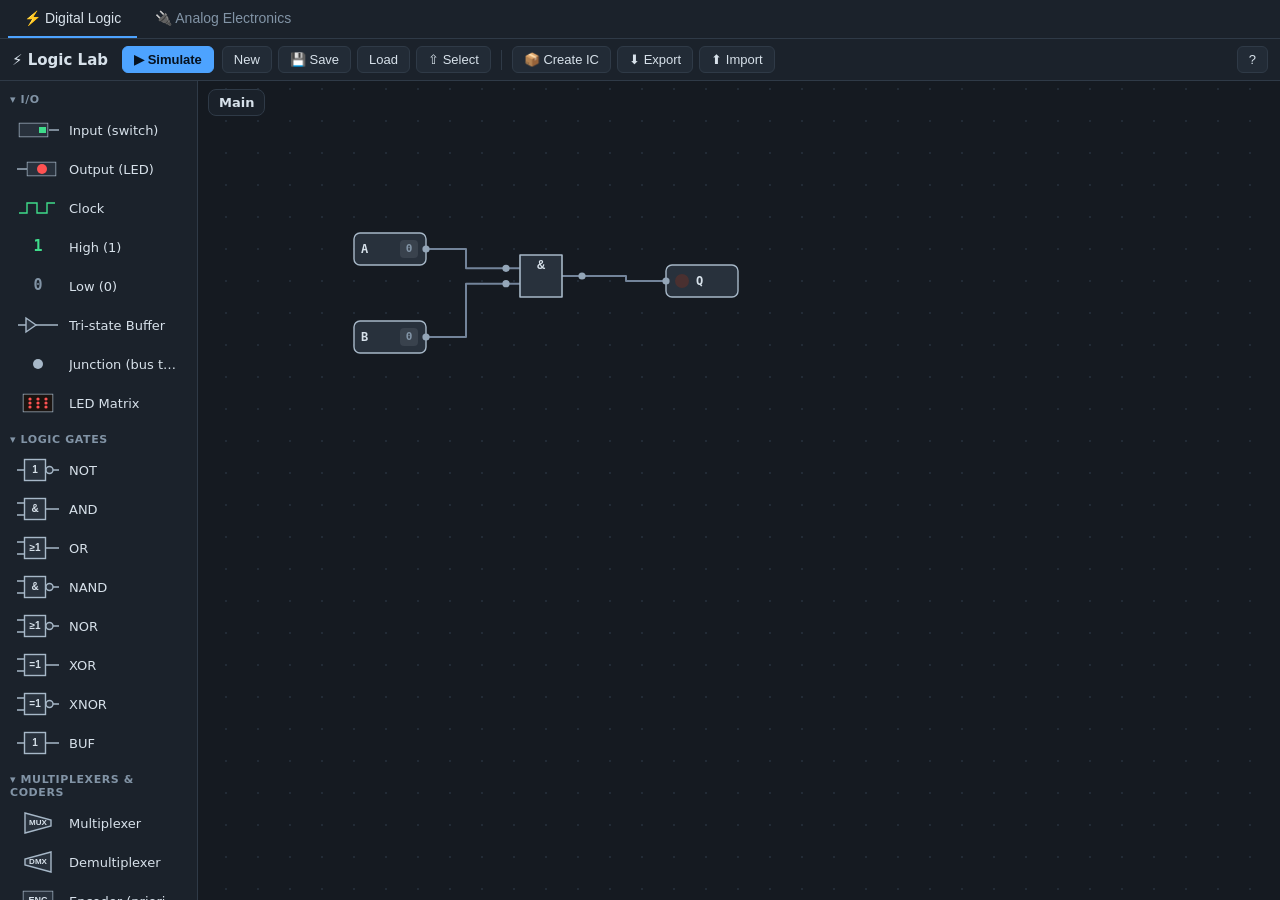
==== index.html @ 9d70ebcf "feat: add Latches & flip-flops and My components to the right-click quick-add menu The empty-canvas " ====
<!DOCTYPE html>
<html lang="en">
<head>
<meta charset="UTF-8">
<meta name="viewport" content="width=device-width, initial-scale=1.0, maximum-scale=1.0, user-scalable=no, viewport-fit=cover">
<title>Logic Lab — circuit simulator</title>
<link rel="stylesheet" href="style.css">
<!-- installable / fullscreen on mobile: "Add to Home Screen" launches without browser chrome -->
<link rel="manifest" href="manifest.webmanifest">
<meta name="theme-color" content="#11151b">
<meta name="mobile-web-app-capable" content="yes">
<meta name="apple-mobile-web-app-capable" content="yes">
<meta name="apple-mobile-web-app-status-bar-style" content="black-translucent">
<meta name="apple-mobile-web-app-title" content="Logic Lab">
<link rel="icon" type="image/svg+xml" href="icon.svg">
<link rel="apple-touch-icon" href="icon.svg">
</head>
<body>

<div id="tabbar">
  <button class="tab active" data-tab="digital">⚡ Digital Logic</button>
  <button class="tab" data-tab="analog">🔌 Analog Electronics</button>
</div>

<div id="digitalApp">
<header id="toolbar">
  <div class="brand">⚡ Logic&nbsp;Lab</div>
  <button id="modeBtn" class="primary" title="Switch between editing and simulation">▶ Simulate</button>

  <div class="group" id="editTools">
    <button id="newBtn" title="Clear the worksheet">New</button>
    <button id="saveBtn" title="Save sketch to browser storage">💾 Save</button>
    <button id="loadBtn" title="Load sketch from browser storage">Load</button>
    <button id="shiftLockBtn" title="Touch: acts like holding Shift — drag empty space to box-select, tap parts to add/remove them">⇧ Select</button>
    <span class="sep"></span>
    <button id="makeICBtn" title="Turn the current worksheet into a reusable component">📦 Create IC</button>
    <button id="exportBtn" title="Export all custom components as a JSON file">⬇ Export</button>
    <button id="importBtn" title="Import custom components from a JSON file">⬆ Import</button>
    <input type="file" id="importFile" accept=".json,application/json" hidden>
  </div>

  <div class="group hidden" id="simTools">
    <button id="playBtn" title="Run / pause the clock">▶ Run</button>
    <button id="prevBtn" title="Step back to the previous state">⏮ Prev</button>
    <button id="nextBtn" title="Manually toggle the clock">Next ⏭</button>
    <label class="freq">🕒
      <input type="range" id="freqSlider" min="-2" max="6" step="1" value="1">
      <span id="freqLabel">2 Hz</span>
    </label>
    <span id="clkIndicator" class="clk">CLK 0</span>
    <button id="resetBtn" title="Reset all stored states (flip-flops) to 0">Reset</button>
    <span class="sep"></span>
    <button id="inputsBtn">Inputs ▾</button>
    <button id="ttBtn">Truth table ▾</button>
    <button id="boolBtn">Boolean ▾</button>
    <button id="timelineBtn">Timeline ▾</button>
  </div>

  <div class="spacer"></div>
  <button id="helpBtn" title="Help">?</button>
</header>

<div id="main">
  <aside id="palette"></aside>
  <div id="inspector" class="hidden">
    <div id="inspCrumbs"></div>
    <canvas id="canvas2"></canvas>
    <div id="inspEmpty">Double-click a chip on the right to inspect its insides here (live).</div>
  </div>
  <div id="splitDivider" class="hidden" title="Drag to resize · double-click to close"></div>
  <div id="stage">
    <div id="crumbs"></div>
    <canvas id="canvas"></canvas>
    <div id="dropPanel" class="hidden"></div>
    <div id="boolPanel" class="hidden"></div>
    <div id="exprPopup" class="hidden"></div>
    <div id="toast" class="hidden"></div>
    <div id="ctxMenu" class="hidden"></div>
    <div id="timeline" class="hidden">
      <div class="tl-head">
        <span class="tl-title">📈 Timeline</span>
        <span class="tl-hint">one step per clock toggle / input change · untick a signal to hide it</span>
        <span class="spacer"></span>
        <button id="tlClear" class="mini-btn">clear</button>
        <button id="tlClose" class="mini-btn">✕</button>
      </div>
      <div class="tl-body">
        <div id="tlLabels"></div>
        <div id="tlScroll"><canvas id="tlCanvas"></canvas></div>
      </div>
    </div>
    <div id="helpPanel" class="hidden">
      <div class="help-box">
        <h2>How to use Logic Lab <button id="helpClose">✕</button></h2>
        <h3>Building (Edit mode)</h3>
        <ul>
          <li><b>Add components:</b> drag them from the left panel onto the worksheet. Gates use IEC symbols (<code>&amp;</code>=AND, <code>≥1</code>=OR, <code>=1</code>=XOR, <code>1</code>=NOT/buffer; a circle on the output = inverted).</li>
          <li><b>Wires:</b> drag from one pin to another pin (output → input). Wires run with 90° bends — <b>drag any segment sideways</b> to route it around components (dragging the end segments adds extra bends).</li>
          <li><b>Buses &amp; tri-state:</b> a <b>Tri-state Buffer</b> passes its data through when the enable input is high, and goes <b>high-impedance (Hi-Z)</b> — drawn as a dashed amber wire — when disabled. Hold <kbd>Shift</kbd> while dropping a wire onto an input to add a <i>second</i> driver, so several tri-state outputs can share one wire (a bus). Enable only one driver at a time; if two disagree the status shows <b>⚠ SHORT CIRCUIT</b>.</li>
          <li><b>Junctions:</b> drag a <b>Junction (bus tap)</b> onto the sheet to make a shared bus point. Wire several tri-state outputs <i>into</i> the dot (they merge automatically — no Shift needed), then wire <i>from</i> the dot to whatever reads the bus. The dot's colour follows the resolved bus value.</li>
          <li><b>Gate inputs:</b> select a gate, then use the <b>−</b> / <b>+</b> buttons above it to remove/add input pins (2–8).</li>
          <li><b>Mux &amp; coders:</b> the <b>Multiplexer</b>, <b>Demultiplexer</b>, <b>Encoder</b> and <b>Decoder</b> resize with the same <b>−</b> / <b>+</b> buttons — MUX/DEMUX step 2:1→4:1→8:1→16:1, and the encoder/decoder grow their address width to match. Data pins are <code>D</code>, select/address pins are <code>S</code>/<code>A</code>, outputs are <code>Y</code>. The encoder is a priority encoder (highest set input wins).</li>
          <li><b>LED Matrix:</b> a row/column display — pins along the left are <b>rows</b>, pins along the bottom are <b>columns</b>, and each LED lights when <i>both</i> its row and column line are high. Select it to get two <b>−</b> / <b>+</b> pairs above it (<b>rows</b> on the left, <b>cols</b> on the right). Drive it with a counter/decoder to scan it.</li>
          <li><b>Rename:</b> double-click an Input or Output to rename it.</li>
          <li><b>Delete:</b> right-click a component or wire for a menu (Delete, Rotate, Rename, Look inside), or select it and press <kbd>Delete</kbd>.</li>
          <li><b>Rotate:</b> right-click a tri-state buffer and choose <b>↻ Rotate 90°</b> to point it in any direction — the enable pin stays on the side of the triangle.</li>
          <li><b>Selecting several:</b> hold <kbd>Shift</kbd> and drag on empty space to draw a box around components (or Shift+click to toggle individual ones). Drag any selected component to move the whole group; press <kbd>Delete</kbd> to remove them all.</li>
          <li><b>Quick-add:</b> right-click empty space and hover a category — <b>I/O</b>, <b>Logic Gates</b>, <b>Mux &amp; coders</b>, <b>Latches &amp; flip-flops</b> or <b>My components</b> — to drop any part (including your own ICs) straight from the menu.</li>
          <li><b>Palette:</b> click a category heading to collapse or expand it (<b>Latches &amp; flip-flops</b> and <b>Registers &amp; counters</b> start collapsed).</li>
          <li><b>Copy / cut / paste:</b> select component(s) and use <kbd>Ctrl</kbd>+<kbd>C</kbd> / <kbd>Ctrl</kbd>+<kbd>X</kbd> / <kbd>Ctrl</kbd>+<kbd>V</kbd>. Pasted inputs/outputs get a suffix (<code>(1)</code>, <code>(2)</code>…) if their label is already in use.</li>
          <li><b>View:</b> mouse-wheel zooms, drag empty space to pan.</li>
          <li><b>On a phone / tablet:</b> <b>tap a part</b> in the palette then <b>tap the sheet</b> to drop it (tap the part again or press away to disarm). <b>Drag</b> with one finger to pan, <b>pinch</b> with two to zoom, and <b>press-and-hold</b> a component for its menu (Delete / Rotate / Rename / Look inside). For box-select and moving groups, turn on the <b>⇧ Select</b> button — it acts like holding Shift.</li>
        </ul>
        <h3>Custom components (ICs)</h3>
        <ul>
          <li>Build a circuit using <b>Input</b> / <b>Output</b> components for the pins, then press <b>📦 Create IC</b>. The inputs/outputs (top-to-bottom) become the chip's pins.</li>
          <li>Your chips appear under <b>My Components</b> — drag them out like any other part, and use them inside new chips.</li>
          <li><b>Double-click a chip</b> to look inside it (read-only). In <b>edit</b> mode it opens in place (use the breadcrumb bar to go back).</li>
          <li><b>Side-by-side inspector (sim mode):</b> drag the handle on the left edge of the worksheet to pull out a second canvas like a curtain. Double-click any chip while simulating to show its insides there — so you watch the inside and the outside live at the same time. The inspector pans (drag), zooms (wheel), drills deeper (double-click a nested chip), and you can toggle its inputs by clicking them. Drag the divider to resize, double-click it (or press <kbd>Esc</kbd>) to close.</li>
          <li><b>⬇ / ✕</b> on a custom component exports / deletes it. Use toolbar Export/Import to move components between sessions as JSON files.</li>
        </ul>
        <h3>Simulating</h3>
        <ul>
          <li>Click <b>▶ Simulate</b>. Click Input switches on the sheet to toggle them, or use the <b>Inputs ▾</b> menu (works even while you are inside a chip) — each input has a toggle <i>and</i> a momentary <b>⏼ hold</b> button that flips back when released.</li>
          <li><b>▶ Run</b> runs the clock at the slider frequency. <b>Next ⏭</b> toggles the clock by half a cycle manually, <b>⏮ Prev</b> steps back through history (also undoes input toggles).</li>
          <li>All <b>Clock</b> components output the same global clock signal.</li>
          <li><b>ƒ boxes</b> next to gate outputs: click to see the live boolean expression for that signal — green letters are currently high, and the popup follows the simulation.</li>
          <li><b>Truth table ▾</b> enumerates the worksheet inputs (up to 8). <b>Boolean ▾</b> shows the formula for every Output. <b>Timeline ▾</b> opens a timing diagram of CLK and all inputs/outputs — untick signals to hide them.</li>
          <li>In expressions: an overline = NOT, <code>·</code> = AND, <code>+</code> = OR, <code>⊕</code> = XOR, <code>prev</code> = a feedback signal (stored value), <code>0</code> = unconnected pin.</li>
          <li><b>74HC595:</b> like the real chip — shift data in on SHCP edges, copy to the outputs with an STCP edge. Tie <b>MR'</b> to High&nbsp;(1) for normal operation (it is an active-low reset); OE' high forces the outputs low.</li>
        </ul>
        <h3>Saving</h3>
        <ul>
          <li><b>💾 Save</b> stores the worksheet and your components in the browser (localStorage); it is loaded automatically next time.</li>
          <li><b>Export/Import</b> JSON files to keep custom components permanently or share them.</li>
        </ul>
      </div>
    </div>
  </div>
</div>
</div><!-- /#digitalApp -->

<div id="analogApp" class="hidden">
  <header id="anToolbar">
    <div class="brand">🔌 Analog&nbsp;Lab</div>
    <button id="anModeBtn" class="primary" title="Solve / edit the circuit">▶ Simulate</button>
    <div class="group">
      <button id="anNewBtn" title="Clear the sheet">New</button>
      <button id="anRunBtn" class="hidden" title="Run / pause time">⏸ Pause</button>
      <span id="anTime" class="an-status hidden"></span>
    </div>
    <span id="anStatus" class="an-status"></span>
    <div class="spacer"></div>
    <div class="an-tip">DC · AC · transient · semiconductors — click a meter while simulating for a readout</div>
  </header>
  <div id="anMain">
    <aside id="anPalette"></aside>
    <div id="anStage">
      <canvas id="anCanvas"></canvas>
      <div id="anMeters"></div>
      <div id="anCtxMenu" class="hidden"></div>
    </div>
  </div>
</div>

<script src="js/model.js"></script>
<script src="js/builtins.js"></script>
<script src="js/engine.js"></script>
<script src="js/touch.js"></script>
<script src="js/render.js"></script>
<script src="js/interact.js"></script>
<script src="js/ui.js"></script>
<script src="js/main.js"></script>
<script src="js/analog/model.js"></script>
<script src="js/analog/engine.js"></script>
<script src="js/analog/render.js"></script>
<script src="js/analog/interact.js"></script>
<script src="js/analog/ui.js"></script>
<script src="js/mobile.js"></script>
</body>
</html>
---- style.css ----
* { box-sizing: border-box; margin: 0; padding: 0; }

:root {
  --bg: #11151b;
  --panel: #1b222b;
  --panel2: #222b36;
  --edge: #2f3a47;
  --text: #d7e1ea;
  --dim: #8294a6;
  --accent: #4da3ff;
  --on: #3fdc8b;
  --warn: #ff6b6b;
}

html, body { height: 100%; }
body {
  font-family: "Segoe UI", system-ui, sans-serif;
  background: var(--bg);
  color: var(--text);
  display: flex;
  flex-direction: column;
  overflow: hidden;
  user-select: none;
}

/* ---------- toolbar ---------- */
#toolbar {
  display: flex;
  align-items: center;
  gap: 8px;
  padding: 7px 12px;
  background: var(--panel);
  border-bottom: 1px solid var(--edge);
  flex-wrap: wrap;
  z-index: 30;
}
.brand { font-weight: 700; font-size: 15px; margin-right: 6px; white-space: nowrap; }
#toolbar .group { display: flex; align-items: center; gap: 6px; flex-wrap: wrap; }
#toolbar .spacer { flex: 1; }
#toolbar .sep { width: 1px; height: 20px; background: var(--edge); margin: 0 4px; }

button {
  background: var(--panel2);
  color: var(--text);
  border: 1px solid var(--edge);
  border-radius: 6px;
  padding: 5px 11px;
  font-size: 13px;
  cursor: pointer;
  white-space: nowrap;
}
button:hover { background: #2b3644; border-color: #3d4b5c; }
button:disabled { opacity: 0.4; cursor: default; }
button.primary { background: var(--accent); border-color: var(--accent); color: #06121f; font-weight: 600; }
button.primary:hover { background: #6cb4ff; }
button.active { background: #14532d; border-color: var(--on); color: var(--on); }

label.freq { display: flex; align-items: center; gap: 6px; font-size: 13px; color: var(--dim); }
label.freq input[type=range] { width: 110px; accent-color: var(--accent); }
#freqLabel { min-width: 52px; color: var(--text); font-variant-numeric: tabular-nums; }

.clk {
  font-size: 12px;
  font-family: Consolas, monospace;
  padding: 4px 8px;
  border-radius: 6px;
  border: 1px solid var(--edge);
  background: var(--panel2);
  color: var(--dim);
}
.clk.on { color: var(--on); border-color: var(--on); }
.clk.unstable { color: var(--warn); border-color: var(--warn); }

/* ---------- layout ---------- */
#main { flex: 1; display: flex; min-height: 0; }

#palette {
  width: 198px;
  background: var(--panel);
  border-right: 1px solid var(--edge);
  overflow-y: auto;
  padding: 8px;
  flex-shrink: 0;
}
body.sim #palette { opacity: 0.45; pointer-events: none; }

.pal-cat { margin-bottom: 12px; }
.pal-cat h4 {
  font-size: 11px;
  text-transform: uppercase;
  letter-spacing: 0.6px;
  color: var(--dim);
  margin: 4px 2px 6px;
  cursor: pointer;
  user-select: none;
}
.pal-cat h4:hover { color: var(--text); }
.pal-cat.collapsed .pal-body { display: none; }
.tool {
  display: flex;
  align-items: center;
  gap: 8px;
  padding: 4px 6px;
  margin-bottom: 3px;
  border: 1px solid transparent;
  border-radius: 6px;
  cursor: grab;
  font-size: 13px;
}
.tool:hover { background: var(--panel2); border-color: var(--edge); }
.tool.selected { background: #0e2f4a; border-color: var(--accent); }
.tool canvas { flex-shrink: 0; border-radius: 3px; }
.tool .tname { flex: 1; overflow: hidden; text-overflow: ellipsis; white-space: nowrap; }
.tool .mini {
  background: none; border: none; padding: 1px 4px; font-size: 12px;
  color: var(--dim); cursor: pointer; border-radius: 4px;
}
.tool .mini:hover { color: var(--text); background: #36424f; }
.pal-empty { font-size: 12px; color: var(--dim); padding: 2px 6px; font-style: italic; }

#stage { flex: 1; position: relative; min-width: 0; background: #151a21; }
#canvas { position: absolute; inset: 0; display: block; }
/* we handle pan / pinch ourselves — stop the browser scrolling or zooming the page */
#canvas, #canvas2, #anCanvas { touch-action: none; }

/* ---------- split inspector pane (sim mode) ---------- */
#inspector {
  position: relative;
  flex-shrink: 0;
  background: #12161c;
  border-right: 1px solid var(--edge);
  overflow: hidden;
}
#canvas2 { position: absolute; inset: 0; display: block; }
#inspEmpty {
  position: absolute;
  inset: 0;
  display: flex;
  align-items: center;
  justify-content: center;
  text-align: center;
  padding: 0 28px;
  color: var(--dim);
  font-size: 13px;
  line-height: 1.6;
  pointer-events: none;
}
#inspCrumbs {
  position: absolute;
  top: 8px; left: 10px;
  z-index: 10;
  display: flex;
  align-items: center;
  gap: 4px;
  font-size: 12px;
  background: rgba(27, 34, 43, 0.92);
  border: 1px solid var(--edge);
  border-radius: 8px;
  padding: 4px 9px;
  max-width: calc(100% - 20px);
  flex-wrap: wrap;
}
#inspCrumbs .insp-title { color: var(--accent); font-weight: 600; }
#inspCrumbs .crumb { color: var(--accent); cursor: pointer; }
#inspCrumbs .crumb:hover { text-decoration: underline; }
#inspCrumbs .crumb.last { color: var(--text); cursor: default; font-weight: 600; }
#inspCrumbs .arrow { color: var(--dim); }
#inspCrumbs .x { margin-left: 4px; cursor: pointer; color: var(--dim); font-weight: 700; }
#inspCrumbs .x:hover { color: var(--warn); }

#splitDivider {
  flex-shrink: 0;
  width: 6px;
  cursor: ew-resize;
  background: var(--edge);
  position: relative;
}
#splitDivider:hover, #splitDivider.dragging { background: var(--accent); }
#splitDivider::after {
  content: "⋮";
  position: absolute;
  top: 50%; left: 50%;
  transform: translate(-50%, -50%);
  color: var(--text);
  font-size: 14px;
  opacity: 0.6;
}

/* ---------- breadcrumbs ---------- */
#crumbs {
  position: absolute;
  top: 8px; left: 10px;
  z-index: 10;
  display: flex;
  align-items: center;
  gap: 4px;
  font-size: 13px;
  background: rgba(27, 34, 43, 0.92);
  border: 1px solid var(--edge);
  border-radius: 8px;
  padding: 5px 10px;
  max-width: calc(100% - 20px);
  flex-wrap: wrap;
}
#crumbs .crumb { color: var(--accent); cursor: pointer; }
#crumbs .crumb:hover { text-decoration: underline; }
#crumbs .crumb.last { color: var(--text); cursor: default; font-weight: 600; }
#crumbs .crumb.last:hover { text-decoration: none; }
#crumbs .arrow { color: var(--dim); }
#crumbs .ro { color: var(--warn); font-size: 11px; margin-left: 6px; }
#crumbs .backbtn { padding: 1px 8px; font-size: 12px; margin-right: 4px; }

/* ---------- dropdown panels ---------- */
#dropPanel, #boolPanel {
  position: absolute;
  right: 10px;
  z-index: 20;
  width: 360px;
  max-width: calc(100% - 20px);
  overflow: auto;
  background: rgba(27, 34, 43, 0.97);
  border: 1px solid var(--edge);
  border-radius: 10px;
  padding: 12px;
  box-shadow: 0 8px 24px rgba(0,0,0,0.5);
}
#dropPanel {
  top: 8px;
  max-height: calc(60% - 24px);
}
#boolPanel {
  /* JS will set top dynamically; fallback if dropPanel is hidden */
  top: 8px;
  max-height: calc(50% - 24px);
}
#dropPanel h3, #boolPanel h3 { font-size: 13px; margin-bottom: 8px; display: flex; align-items: center; gap: 8px; }
#dropPanel h3 .x, #boolPanel h3 .x { margin-left: auto; }
#dropPanel .note, #boolPanel .note { font-size: 11px; color: var(--dim); margin: 6px 0; line-height: 1.5; }
#dropPanel .err, #boolPanel .err { font-size: 12px; color: var(--warn); margin: 6px 0; }

.in-row {
  display: flex; align-items: center; gap: 10px;
  padding: 4px 2px; font-size: 13px;
}
.in-row .lbl { flex: 1; font-family: Consolas, monospace; }
.sw {
  width: 44px; padding: 3px 0; text-align: center;
  font-family: Consolas, monospace; font-weight: 700;
  border-radius: 12px;
}
.sw.on { background: #14532d; border-color: var(--on); color: var(--on); }
.sw.hold { width: auto; padding: 3px 10px; font-weight: 400; font-size: 12px; }

/* boolean expression rendering */
.sg.on { color: var(--on); font-weight: 700; }
.sg.off { color: #9fb0c0; }
.ov {
  display: inline-block;
  border-top: 1.5px solid currentColor;
  padding: 0 1px;
  line-height: 1.25;
}

table.tt {
  border-collapse: collapse;
  font-family: Consolas, monospace;
  font-size: 12px;
  width: 100%;
}
table.tt th, table.tt td {
  border: 1px solid var(--edge);
  padding: 3px 8px;
  text-align: center;
}
table.tt th { background: var(--panel2); }
table.tt td.one { color: var(--on); font-weight: 700; }
table.tt td.zero { color: var(--dim); }
table.tt th.outcol { border-left: 2px solid #50617a; }
table.tt td.outcol { border-left: 2px solid #50617a; }
table.tt tr.tt-row { cursor: pointer; transition: background 0.1s; }
table.tt tr.tt-row:hover { background: rgba(63, 220, 139, 0.08); }
table.tt tr.tt-row.tt-active { background: rgba(63, 220, 139, 0.18); outline: 1px solid var(--on); }

.bool-row { margin-bottom: 8px; font-family: Consolas, monospace; font-size: 12.5px; line-height: 1.5; word-break: break-all; }
.bool-row b { color: var(--accent); }

/* ---------- expression popup ---------- */
#exprPopup {
  position: absolute;
  z-index: 25;
  max-width: 420px;
  background: rgba(27, 34, 43, 0.97);
  border: 1px solid var(--accent);
  border-radius: 8px;
  padding: 8px 10px;
  font-family: Consolas, monospace;
  font-size: 12.5px;
  box-shadow: 0 6px 18px rgba(0,0,0,0.5);
  word-break: break-all;
  line-height: 1.5;
}
#exprPopup .val { font-size: 11px; color: var(--dim); margin-bottom: 4px; }
#exprPopup .val b.on { color: var(--on); }
#exprPopup .val b.off { color: var(--warn); }

/* ---------- timeline ---------- */
#timeline {
  position: absolute;
  left: 0; right: 0; bottom: 0;
  z-index: 18;
  max-height: 46%;
  display: flex;
  flex-direction: column;
  background: rgba(27, 34, 43, 0.97);
  border-top: 1px solid var(--edge);
  box-shadow: 0 -6px 18px rgba(0,0,0,0.35);
}
.tl-head {
  display: flex;
  align-items: center;
  gap: 10px;
  padding: 6px 10px;
  border-bottom: 1px solid var(--edge);
  font-size: 12px;
  flex-shrink: 0;
}
.tl-head .tl-title { font-weight: 700; }
.tl-head .tl-hint { color: var(--dim); font-size: 11px; }
.tl-head .spacer { flex: 1; }
.mini-btn { padding: 2px 9px; font-size: 11px; }
.tl-body { display: flex; overflow-y: auto; min-height: 0; }
#tlLabels {
  width: 132px;
  flex-shrink: 0;
  border-right: 1px solid var(--edge);
  padding: 2px 0;
}
.tl-sig {
  height: 26px;
  display: flex;
  align-items: center;
  gap: 7px;
  padding: 0 8px;
  font-size: 12px;
  font-family: Consolas, monospace;
  cursor: pointer;
  white-space: nowrap;
  overflow: hidden;
}
.tl-sig input { accent-color: var(--accent); }
.tl-sig.off span { opacity: 0.4; text-decoration: line-through; }
.tl-sig .k-clk { color: var(--accent); }
.tl-sig .k-in { color: var(--text); }
.tl-sig .k-out { color: #ffb454; }
#tlScroll { flex: 1; overflow-x: auto; padding: 2px 0; }
#tlCanvas { display: block; }

/* ---------- context menu ---------- */
#ctxMenu {
  position: absolute;
  z-index: 35;
  min-width: 156px;
  background: rgba(27, 34, 43, 0.98);
  border: 1px solid var(--edge);
  border-radius: 8px;
  padding: 4px;
  box-shadow: 0 6px 18px rgba(0,0,0,0.5);
}
#ctxMenu .ctx-item {
  display: block;
  width: 100%;
  text-align: left;
  background: none;
  border: none;
  border-radius: 5px;
  padding: 6px 12px;
  font-size: 13px;
  color: var(--text);
  cursor: pointer;
  position: relative;
}
#ctxMenu .ctx-item:hover { background: var(--panel2); }
#ctxMenu .ctx-item.danger { color: var(--warn); }
#ctxMenu .ctx-item.danger:hover { background: #3a2230; }
#ctxMenu .ctx-sep { height: 1px; background: var(--edge); margin: 4px 2px; }
#ctxMenu .ctx-disabled { padding: 6px 12px; font-size: 12px; font-style: italic; color: var(--dim); cursor: default; }
#ctxMenu .ctx-arrow { float: right; margin-left: 12px; color: var(--dim); }
#ctxMenu .ctx-sub {
  display: none;
  position: absolute;
  left: 100%;
  top: -5px;
  min-width: 168px;
  background: rgba(27, 34, 43, 0.98);
  border: 1px solid var(--edge);
  border-radius: 8px;
  padding: 4px;
  box-shadow: 0 6px 18px rgba(0,0,0,0.5);
}
#ctxMenu .ctx-item.has-sub:hover > .ctx-sub { display: block; }
#ctxMenu.flip-left .ctx-sub { left: auto; right: 100%; }

/* ---------- toast ---------- */
#toast {
  position: absolute;
  bottom: 18px; left: 50%;
  transform: translateX(-50%);
  z-index: 40;
  background: rgba(20, 26, 33, 0.95);
  border: 1px solid var(--edge);
  border-radius: 8px;
  padding: 8px 16px;
  font-size: 13px;
  max-width: 80%;
  text-align: center;
  pointer-events: none;
}

/* ---------- help ---------- */
#helpPanel {
  position: absolute; inset: 0;
  z-index: 50;
  background: rgba(0,0,0,0.55);
  display: flex;
  align-items: flex-start;
  justify-content: center;
  padding: 30px 16px;
  overflow: auto;
}
.help-box {
  background: var(--panel);
  border: 1px solid var(--edge);
  border-radius: 12px;
  padding: 20px 24px;
  max-width: 680px;
  font-size: 13.5px;
  line-height: 1.55;
  user-select: text;
}
.help-box h2 { font-size: 17px; margin-bottom: 10px; display: flex; }
.help-box h2 button { margin-left: auto; }
.help-box h3 { font-size: 14px; margin: 14px 0 4px; color: var(--accent); }
.help-box ul { padding-left: 20px; }
.help-box li { margin-bottom: 3px; }
.help-box kbd, .help-box code {
  background: var(--panel2);
  border: 1px solid var(--edge);
  border-radius: 4px;
  padding: 0 5px;
  font-family: Consolas, monospace;
  font-size: 12px;
}

.hidden { display: none !important; }

/* ===================== analog simulator (tabs + app) ===================== */
#tabbar { display: flex; gap: 2px; background: var(--panel); border-bottom: 1px solid var(--edge); padding: 0 8px; flex-shrink: 0; }
#tabbar .tab { background: transparent; color: var(--dim); border: none; border-bottom: 2px solid transparent; padding: 10px 16px; font-size: 14px; cursor: pointer; border-radius: 0; }
#tabbar .tab:hover { color: var(--text); }
#tabbar .tab.active { color: var(--text); border-bottom-color: var(--accent); }

#digitalApp, #analogApp { flex: 1; display: flex; flex-direction: column; min-height: 0; }

#anToolbar { display: flex; align-items: center; gap: 10px; padding: 8px 12px; background: var(--panel); border-bottom: 1px solid var(--edge); flex-shrink: 0; flex-wrap: wrap; }
#anToolbar .brand { font-weight: 700; letter-spacing: .3px; }
#anToolbar .group { display: flex; gap: 6px; }
#anToolbar .spacer { flex: 1; }
#anToolbar .an-tip { color: var(--dim); font-size: 12px; }
button.primary.live { background: var(--on); border-color: var(--on); }

.an-status { font-size: 13px; padding: 3px 8px; border-radius: 6px; font-variant-numeric: tabular-nums; }
.an-status.ok { color: var(--on); }
.an-status.err { color: var(--warn); }

#anMain { flex: 1; display: flex; min-height: 0; }
#anPalette { width: 184px; background: var(--panel); border-right: 1px solid var(--edge); padding: 10px; overflow: auto; flex-shrink: 0; }
#anPalette h3 { margin: 0 0 8px; font-size: 12px; text-transform: uppercase; letter-spacing: .5px; color: var(--dim); }
.an-part { display: block; width: 100%; text-align: left; margin-bottom: 6px; background: var(--panel2); color: var(--text); border: 1px solid var(--edge); padding: 8px 10px; border-radius: 6px; cursor: pointer; font-size: 13px; }
.an-part:hover { border-color: var(--accent); }
.an-part.active { background: #0e3a5f; border-color: var(--accent); color: #fff; }
.an-hint { color: var(--dim); font-size: 11px; line-height: 1.5; margin-top: 12px; }

#anStage { flex: 1; position: relative; min-width: 0; overflow: hidden; }
#anCanvas { display: block; width: 100%; height: 100%; cursor: crosshair; }

#anCtxMenu { position: fixed; z-index: 60; background: var(--panel2); border: 1px solid var(--edge); border-radius: 6px; padding: 4px; min-width: 152px; box-shadow: 0 6px 20px rgba(0,0,0,.5); }
.an-ctx-item { padding: 7px 12px; border-radius: 4px; cursor: pointer; font-size: 13px; }
.an-ctx-item:hover { background: var(--accent); color: #06121f; }

#anMeters { position: absolute; inset: 0; pointer-events: none; z-index: 20; }
.an-meter { position: absolute; pointer-events: auto; width: 152px; background: var(--panel2); border: 1px solid var(--accent); border-radius: 8px; box-shadow: 0 8px 24px rgba(0,0,0,.55); overflow: hidden; }
.am-head { display: flex; align-items: center; justify-content: space-between; background: var(--panel); padding: 6px 8px; cursor: move; font-size: 12px; color: var(--dim); }
.am-close { background: transparent; border: none; color: var(--dim); cursor: pointer; font-size: 13px; padding: 0 2px; }
.am-close:hover { color: var(--warn); }
.am-val { padding: 14px 10px; text-align: center; font-size: 24px; font-weight: 700; color: var(--on); font-variant-numeric: tabular-nums; }
.an-scope { width: 288px; }
.am-plot { display: block; margin: 6px auto; width: 272px; height: 150px; background: #0a1a12; border-radius: 4px; }

/* ===================== mobile: off-canvas drawers ===================== */
/* Pull-tab handles + backdrop exist in the DOM on every screen, but only the
   narrow-screen media query below reveals them. Desktop stays exactly as-is. */
.drawer-handle, .drawer-backdrop { display: none; }

@media (max-width: 820px) {
  /* keep the tab bar clear of a notch when running fullscreen / installed */
  #tabbar {
    padding-top: env(safe-area-inset-top, 0px);
    padding-left: calc(8px + env(safe-area-inset-left, 0px));
    padding-right: calc(8px + env(safe-area-inset-right, 0px));
  }

  /* the app column and its main row become positioning contexts for the overlays */
  #digitalApp, #analogApp, #main, #anMain { position: relative; }

  /* --- top toolbar → slide-down drawer --- */
  #toolbar, #anToolbar {
    position: absolute;
    top: 0; left: 0; right: 0;
    z-index: 46;
    max-height: 84%;
    overflow-y: auto;
    transform: translateY(-115%);
    transition: transform .24s ease;
    box-shadow: 0 12px 32px rgba(0,0,0,.6);
    padding-top: calc(8px + env(safe-area-inset-top, 0px));
  }
  #toolbar.drawer-open, #anToolbar.drawer-open { transform: translateY(0); }

  /* --- left palette → slide-in drawer --- */
  #palette, #anPalette {
    position: absolute;
    top: 0; bottom: 0; left: 0;
    width: min(78vw, 260px);
    z-index: 46;
    transform: translateX(-115%);
    transition: transform .24s ease;
    box-shadow: 12px 0 32px rgba(0,0,0,.6);
    padding-left: calc(8px + env(safe-area-inset-left, 0px));
  }
  #palette.drawer-open, #anPalette.drawer-open { transform: translateX(0); }

  /* --- backdrop behind an open drawer --- */
  .drawer-backdrop {
    display: block;
    position: absolute; inset: 0;
    z-index: 45;
    background: rgba(0,0,0,.45);
    opacity: 0; pointer-events: none;
    transition: opacity .24s ease;
  }
  .drawer-backdrop.on { opacity: 1; pointer-events: auto; }

  /* --- floating pull-tabs --- */
  .drawer-handle {
    display: flex;
    align-items: center;
    justify-content: center;
    position: absolute;
    z-index: 44;
    background: var(--panel2);
    border: 1px solid var(--edge);
    color: var(--text);
    box-shadow: 0 3px 12px rgba(0,0,0,.5);
    cursor: pointer;
    touch-action: none;
    -webkit-user-select: none;
    user-select: none;
  }
  .drawer-handle.active { background: var(--accent); border-color: var(--accent); color: #06121f; }
  .dh-bar {
    top: calc(6px + env(safe-area-inset-top, 0px));
    left: calc(6px + env(safe-area-inset-left, 0px));
    width: 44px; height: 34px;
    border-radius: 9px;
    font-size: 18px;
    line-height: 1;
  }
  .dh-pal {
    top: 50%;
    left: env(safe-area-inset-left, 0px);
    transform: translateY(-50%);
    width: 22px; height: 68px;
    border-left: none;
    border-radius: 0 11px 11px 0;
    font-size: 15px;
    color: var(--accent);
  }
  .dh-pal.active { color: #06121f; }

  /* the palette is edit-only, so drop its tab while the digital sim runs */
  body.sim #digitalApp .dh-pal { display: none; }

  /* keep the breadcrumb from sitting under the ☰ toolbar tab */
  #crumbs { top: 6px; left: 58px; max-width: calc(100% - 68px); }
}
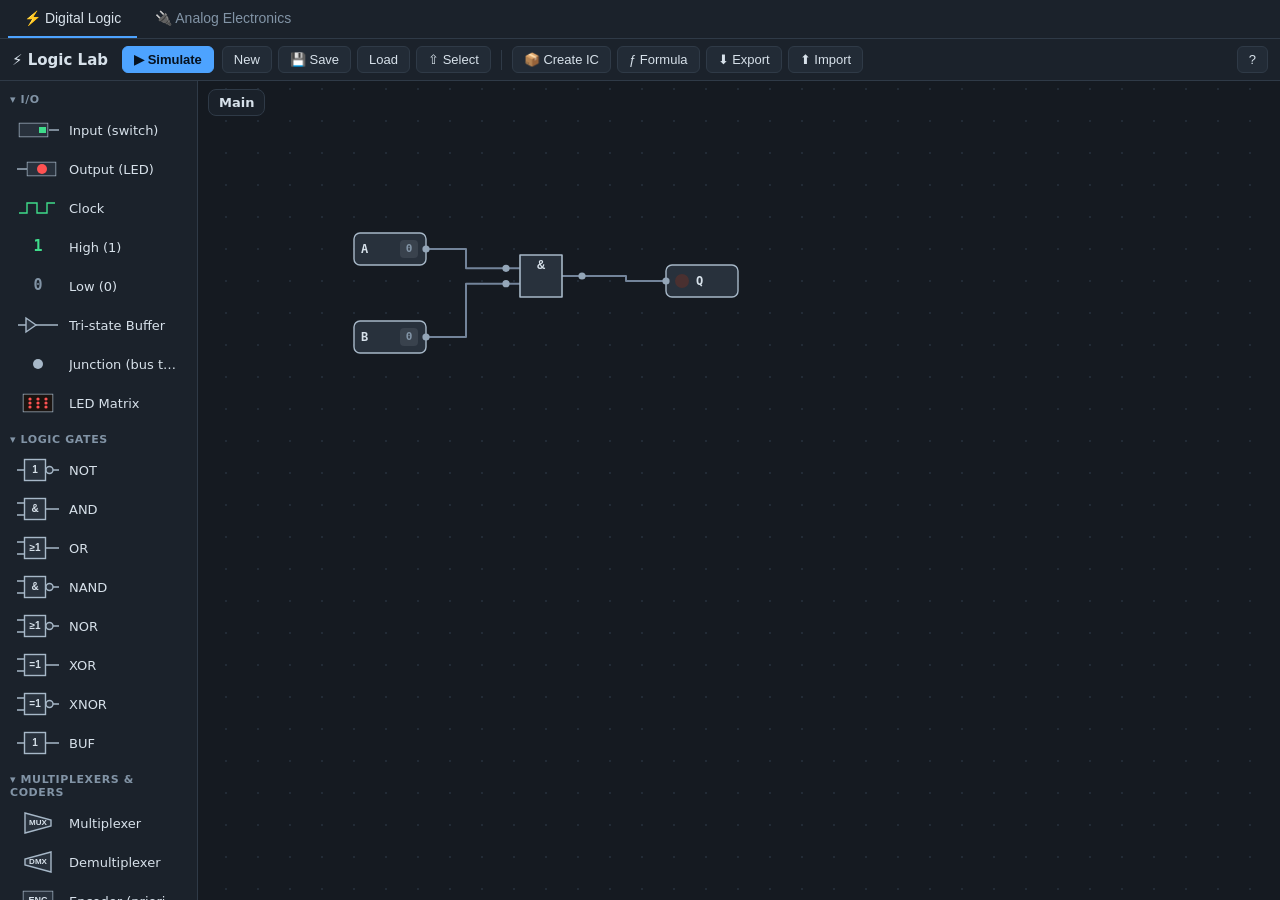
==== commit 72e2a131: "boolean converter" ====
--- a/index.html
+++ b/index.html
@@ -34,6 +34,7 @@
     <button id="shiftLockBtn" title="Touch: acts like holding Shift — drag empty space to box-select, tap parts to add/remove them">⇧ Select</button>
     <span class="sep"></span>
     <button id="makeICBtn" title="Turn the current worksheet into a reusable component">📦 Create IC</button>
+    <button id="formulaBtn" title="Type a boolean algebra formula and build it as a gate circuit">ƒ Formula</button>
     <button id="exportBtn" title="Export all custom components as a JSON file">⬇ Export</button>
     <button id="importBtn" title="Import custom components from a JSON file">⬆ Import</button>
     <input type="file" id="importFile" accept=".json,application/json" hidden>
@@ -89,6 +90,26 @@
         <div id="tlScroll"><canvas id="tlCanvas"></canvas></div>
       </div>
     </div>
+    <div id="formulaPanel" class="hidden">
+      <div class="formula-box">
+        <h2>ƒ Boolean formula → circuit <button id="formulaClose">✕</button></h2>
+        <p class="note">One formula per line (or <code>;</code>-separated); <code>Name = expression</code> names the output pin.
+          AND: <code>·</code> <code>&amp;</code> <code>*</code> or side by side (<code>A B</code>, <code>A(B+C)</code>) ·
+          OR: <code>+</code> <code>|</code> ·
+          XOR: <code>^</code> <code>⊕</code> ·
+          NOT: <code>!A</code> <code>~A</code> or <code>A'</code> ·
+          keywords <code>AND OR XOR NAND NOR XNOR NOT</code> · constants <code>0</code>/<code>1</code> · parentheses.
+          Repeated subexpressions share one gate.</p>
+        <textarea id="formulaInput" rows="4" spellcheck="false"
+          placeholder="S = A ^ B ^ Cin&#10;Cout = A·B + Cin·(A ^ B)"></textarea>
+        <div id="formulaErr" class="hidden"></div>
+        <div class="formula-actions">
+          <button id="formulaBuild" class="primary">⚡ Build circuit</button>
+          <button id="formulaCancel">Cancel</button>
+          <span class="note" style="margin:auto 0 auto auto">Ctrl+Enter builds</span>
+        </div>
+      </div>
+    </div>
     <div id="helpPanel" class="hidden">
       <div class="help-box">
         <h2>How to use Logic Lab <button id="helpClose">✕</button></h2>
@@ -106,6 +127,7 @@
           <li><b>Rotate:</b> right-click a tri-state buffer and choose <b>↻ Rotate 90°</b> to point it in any direction — the enable pin stays on the side of the triangle.</li>
           <li><b>Selecting several:</b> hold <kbd>Shift</kbd> and drag on empty space to draw a box around components (or Shift+click to toggle individual ones). Drag any selected component to move the whole group; press <kbd>Delete</kbd> to remove them all.</li>
           <li><b>Quick-add:</b> right-click empty space and hover a category — <b>I/O</b>, <b>Logic Gates</b>, <b>Mux &amp; coders</b>, <b>Latches &amp; flip-flops</b> or <b>My components</b> — to drop any part (including your own ICs) straight from the menu.</li>
+          <li><b>ƒ Formula:</b> type boolean algebra and get the circuit — press <b>ƒ Formula</b>, enter e.g. <code>Cout = A·B + Cin·(A^B)</code> (one formula per line; <code>Name =</code> names the output pin) and <b>⚡ Build circuit</b> drops the equivalent gates onto the sheet, inputs on the left, outputs on the right. AND is <code>·</code> <code>&amp;</code> <code>*</code> or just side by side (<code>A B</code>, <code>A(B+C)</code>); OR <code>+</code> <code>|</code>; XOR <code>^</code>; NOT <code>!A</code>, <code>~A</code> or <code>A'</code>; also <code>NAND</code>/<code>NOR</code>/<code>XNOR</code> keywords and constants <code>0</code>/<code>1</code>. A repeated subexpression (like <code>A^B</code> above) is built once and shared — and the sim-mode <b>Boolean ▾</b> panel's own expressions paste straight back in.</li>
           <li><b>Palette:</b> click a category heading to collapse or expand it (<b>Latches &amp; flip-flops</b> and <b>Registers &amp; counters</b> start collapsed).</li>
           <li><b>Copy / cut / paste:</b> select component(s) and use <kbd>Ctrl</kbd>+<kbd>C</kbd> / <kbd>Ctrl</kbd>+<kbd>X</kbd> / <kbd>Ctrl</kbd>+<kbd>V</kbd>. Pasted inputs/outputs get a suffix (<code>(1)</code>, <code>(2)</code>…) if their label is already in use.</li>
           <li><b>View:</b> mouse-wheel zooms, drag empty space to pan.</li>
@@ -146,12 +168,16 @@
     <button id="anModeBtn" class="primary" title="Solve / edit the circuit">▶ Simulate</button>
     <div class="group">
       <button id="anNewBtn" title="Clear the sheet">New</button>
+      <button id="anSaveBtn" title="Save the sheet to browser storage">💾 Save</button>
+      <button id="anLoadBtn" title="Load the saved sheet">Load</button>
+      <button id="anUndoBtn" title="Undo (Ctrl+Z)" disabled>↩ Undo</button>
+      <button id="anRedoBtn" title="Redo (Ctrl+Y)" disabled>↪ Redo</button>
       <button id="anRunBtn" class="hidden" title="Run / pause time">⏸ Pause</button>
       <span id="anTime" class="an-status hidden"></span>
     </div>
     <span id="anStatus" class="an-status"></span>
     <div class="spacer"></div>
-    <div class="an-tip">DC · AC · transient · semiconductors — click a meter while simulating for a readout</div>
+    <div class="an-tip">DC · AC · transient · semiconductors — hover anything while simulating to probe it</div>
   </header>
   <div id="anMain">
     <aside id="anPalette"></aside>
--- a/style.css
+++ b/style.css
@@ -451,6 +451,53 @@
   font-size: 12px;
 }
 
+/* ---------- boolean formula dialog ---------- */
+#formulaPanel {
+  position: absolute; inset: 0;
+  z-index: 50;
+  background: rgba(0,0,0,0.55);
+  display: flex;
+  align-items: flex-start;
+  justify-content: center;
+  padding: 48px 16px;
+  overflow: auto;
+}
+.formula-box {
+  background: var(--panel);
+  border: 1px solid var(--edge);
+  border-radius: 12px;
+  padding: 20px 24px;
+  width: min(580px, 100%);
+  font-size: 13.5px;
+  line-height: 1.5;
+}
+.formula-box h2 { font-size: 16px; margin-bottom: 8px; display: flex; }
+.formula-box h2 button { margin-left: auto; }
+.formula-box .note { color: var(--dim); font-size: 12px; margin-bottom: 10px; }
+.formula-box code {
+  background: var(--panel2);
+  border: 1px solid var(--edge);
+  border-radius: 4px;
+  padding: 0 4px;
+  font-family: Consolas, monospace;
+  font-size: 11.5px;
+}
+#formulaInput {
+  width: 100%;
+  min-height: 84px;
+  resize: vertical;
+  background: var(--panel2);
+  color: var(--text);
+  border: 1px solid var(--edge);
+  border-radius: 8px;
+  padding: 8px 10px;
+  font-family: Consolas, monospace;
+  font-size: 13px;
+}
+#formulaInput:focus { outline: none; border-color: var(--accent); }
+#formulaErr { color: #ff7676; margin-top: 8px; font-size: 12.5px; white-space: pre-wrap; }
+.formula-actions { display: flex; gap: 8px; margin-top: 12px; }
+
 .hidden { display: none !important; }
 
 /* ===================== analog simulator (tabs + app) ===================== */
@@ -466,6 +513,7 @@
 #anToolbar .group { display: flex; gap: 6px; }
 #anToolbar .spacer { flex: 1; }
 #anToolbar .an-tip { color: var(--dim); font-size: 12px; }
+#anToolbar button:disabled { opacity: .35; cursor: default; }
 button.primary.live { background: var(--on); border-color: var(--on); }
 
 .an-status { font-size: 13px; padding: 3px 8px; border-radius: 6px; font-variant-numeric: tabular-nums; }
@@ -474,7 +522,8 @@
 
 #anMain { flex: 1; display: flex; min-height: 0; }
 #anPalette { width: 184px; background: var(--panel); border-right: 1px solid var(--edge); padding: 10px; overflow: auto; flex-shrink: 0; }
-#anPalette h3 { margin: 0 0 8px; font-size: 12px; text-transform: uppercase; letter-spacing: .5px; color: var(--dim); }
+#anPalette h3 { margin: 12px 0 8px; font-size: 12px; text-transform: uppercase; letter-spacing: .5px; color: var(--dim); }
+#anPalette h3:first-child { margin-top: 0; }
 .an-part { display: block; width: 100%; text-align: left; margin-bottom: 6px; background: var(--panel2); color: var(--text); border: 1px solid var(--edge); padding: 8px 10px; border-radius: 6px; cursor: pointer; font-size: 13px; }
 .an-part:hover { border-color: var(--accent); }
 .an-part.active { background: #0e3a5f; border-color: var(--accent); color: #fff; }
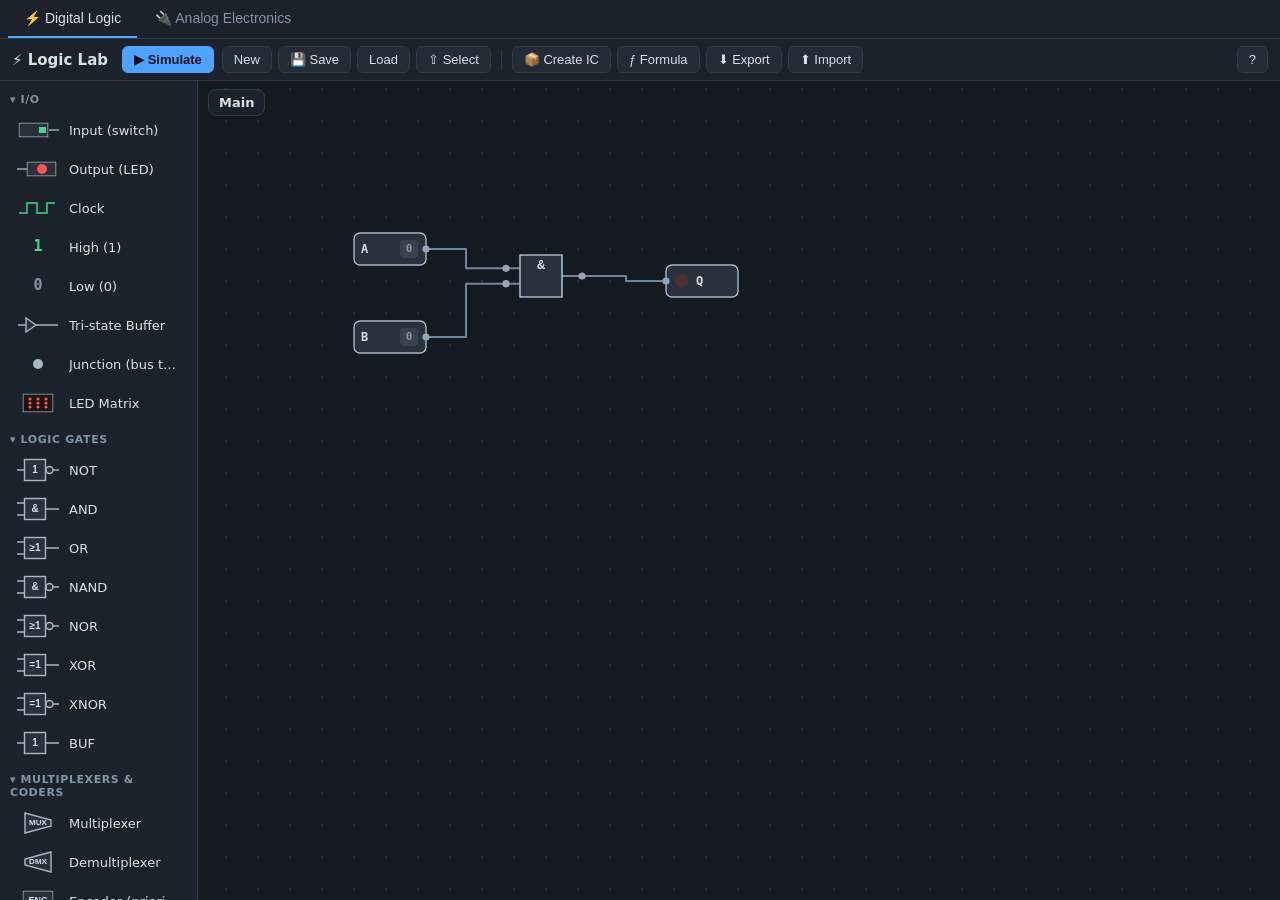
==== commit d9a4d537: "drag drop update" ====
--- a/index.html
+++ b/index.html
@@ -115,7 +115,7 @@
         <h2>How to use Logic Lab <button id="helpClose">✕</button></h2>
         <h3>Building (Edit mode)</h3>
         <ul>
-          <li><b>Add components:</b> drag them from the left panel onto the worksheet. Gates use IEC symbols (<code>&amp;</code>=AND, <code>≥1</code>=OR, <code>=1</code>=XOR, <code>1</code>=NOT/buffer; a circle on the output = inverted).</li>
+          <li><b>Add components:</b> drag them from the left panel onto the worksheet — or click a part and then click the sheet, or right-click empty sheet and pick one from the menu. Gates use IEC symbols (<code>&amp;</code>=AND, <code>≥1</code>=OR, <code>=1</code>=XOR, <code>1</code>=NOT/buffer; a circle on the output = inverted).</li>
           <li><b>Wires:</b> drag from one pin to another pin (output → input). Wires run with 90° bends — <b>drag any segment sideways</b> to route it around components (dragging the end segments adds extra bends).</li>
           <li><b>Buses &amp; tri-state:</b> a <b>Tri-state Buffer</b> passes its data through when the enable input is high, and goes <b>high-impedance (Hi-Z)</b> — drawn as a dashed amber wire — when disabled. Hold <kbd>Shift</kbd> while dropping a wire onto an input to add a <i>second</i> driver, so several tri-state outputs can share one wire (a bus). Enable only one driver at a time; if two disagree the status shows <b>⚠ SHORT CIRCUIT</b>.</li>
           <li><b>Junctions:</b> drag a <b>Junction (bus tap)</b> onto the sheet to make a shared bus point. Wire several tri-state outputs <i>into</i> the dot (they merge automatically — no Shift needed), then wire <i>from</i> the dot to whatever reads the bus. The dot's colour follows the resolved bus value.</li>
@@ -131,7 +131,7 @@
           <li><b>Palette:</b> click a category heading to collapse or expand it (<b>Latches &amp; flip-flops</b> and <b>Registers &amp; counters</b> start collapsed).</li>
           <li><b>Copy / cut / paste:</b> select component(s) and use <kbd>Ctrl</kbd>+<kbd>C</kbd> / <kbd>Ctrl</kbd>+<kbd>X</kbd> / <kbd>Ctrl</kbd>+<kbd>V</kbd>. Pasted inputs/outputs get a suffix (<code>(1)</code>, <code>(2)</code>…) if their label is already in use.</li>
           <li><b>View:</b> mouse-wheel zooms, drag empty space to pan.</li>
-          <li><b>On a phone / tablet:</b> <b>tap a part</b> in the palette then <b>tap the sheet</b> to drop it (tap the part again or press away to disarm). <b>Drag</b> with one finger to pan, <b>pinch</b> with two to zoom, and <b>press-and-hold</b> a component for its menu (Delete / Rotate / Rename / Look inside). For box-select and moving groups, turn on the <b>⇧ Select</b> button — it acts like holding Shift.</li>
+          <li><b>On a phone / tablet:</b> <b>drag a part</b> straight out of the palette onto the sheet (a sideways pull grabs the part; an up-and-down one still scrolls the list), or <b>tap a part</b> then <b>tap the sheet</b> to drop it (tap the part again or press away to disarm). <b>Drag</b> with one finger to pan, <b>pinch</b> with two to zoom, and <b>press-and-hold</b> a component for its menu (Delete / Rotate / Rename / Look inside). For box-select and moving groups, turn on the <b>⇧ Select</b> button — it acts like holding Shift.</li>
         </ul>
         <h3>Custom components (ICs)</h3>
         <ul>
@@ -193,6 +193,7 @@
 <script src="js/builtins.js"></script>
 <script src="js/engine.js"></script>
 <script src="js/touch.js"></script>
+<script src="js/palette-drag.js"></script>
 <script src="js/render.js"></script>
 <script src="js/interact.js"></script>
 <script src="js/ui.js"></script>
--- a/style.css
+++ b/style.css
@@ -106,6 +106,9 @@
   border-radius: 6px;
   cursor: grab;
   font-size: 13px;
+  /* a sideways drag pulls the part out; a vertical one still scrolls the list */
+  touch-action: pan-y;
+  user-select: none;
 }
 .tool:hover { background: var(--panel2); border-color: var(--edge); }
 .tool.selected { background: #0e2f4a; border-color: var(--accent); }
@@ -117,6 +120,27 @@
 }
 .tool .mini:hover { color: var(--text); background: #36424f; }
 .pal-empty { font-size: 12px; color: var(--dim); padding: 2px 6px; font-style: italic; }
+
+/* the part that follows the pointer while dragging out of a palette */
+.pal-ghost {
+  position: fixed;
+  z-index: 200;
+  pointer-events: none;
+  transform: translate(-50%, -50%);
+  display: flex;
+  align-items: center;
+  gap: 8px;
+  padding: 4px 8px;
+  font-size: 13px;
+  color: var(--text);
+  background: var(--panel2);
+  border: 1px solid var(--edge);
+  border-radius: 6px;
+  box-shadow: 0 6px 18px rgba(0, 0, 0, .55);
+  opacity: .6;
+}
+.pal-ghost.over { opacity: 1; border-color: var(--accent); }
+.pal-ghost canvas { border-radius: 3px; }
 
 #stage { flex: 1; position: relative; min-width: 0; background: #151a21; }
 #canvas { position: absolute; inset: 0; display: block; }
@@ -366,7 +390,18 @@
   padding: 4px;
   box-shadow: 0 6px 18px rgba(0,0,0,0.5);
 }
-#ctxMenu .ctx-item {
+#anCtxMenu {
+  position: fixed;
+  z-index: 60;
+  min-width: 156px;
+  background: rgba(27, 34, 43, 0.98);
+  border: 1px solid var(--edge);
+  border-radius: 8px;
+  padding: 4px;
+  box-shadow: 0 6px 18px rgba(0,0,0,0.5);
+}
+#ctxMenu .ctx-item,
+#anCtxMenu .ctx-item {
   display: block;
   width: 100%;
   text-align: left;
@@ -379,13 +414,20 @@
   cursor: pointer;
   position: relative;
 }
-#ctxMenu .ctx-item:hover { background: var(--panel2); }
-#ctxMenu .ctx-item.danger { color: var(--warn); }
-#ctxMenu .ctx-item.danger:hover { background: #3a2230; }
-#ctxMenu .ctx-sep { height: 1px; background: var(--edge); margin: 4px 2px; }
-#ctxMenu .ctx-disabled { padding: 6px 12px; font-size: 12px; font-style: italic; color: var(--dim); cursor: default; }
-#ctxMenu .ctx-arrow { float: right; margin-left: 12px; color: var(--dim); }
-#ctxMenu .ctx-sub {
+#ctxMenu .ctx-item:hover,
+#anCtxMenu .ctx-item:hover { background: var(--panel2); }
+#ctxMenu .ctx-item.danger,
+#anCtxMenu .ctx-item.danger { color: var(--warn); }
+#ctxMenu .ctx-item.danger:hover,
+#anCtxMenu .ctx-item.danger:hover { background: #3a2230; }
+#ctxMenu .ctx-sep,
+#anCtxMenu .ctx-sep { height: 1px; background: var(--edge); margin: 4px 2px; }
+#ctxMenu .ctx-disabled,
+#anCtxMenu .ctx-disabled { padding: 6px 12px; font-size: 12px; font-style: italic; color: var(--dim); cursor: default; }
+#ctxMenu .ctx-arrow,
+#anCtxMenu .ctx-arrow { float: right; margin-left: 12px; color: var(--dim); }
+#ctxMenu .ctx-sub,
+#anCtxMenu .ctx-sub {
   display: none;
   position: absolute;
   left: 100%;
@@ -397,8 +439,10 @@
   padding: 4px;
   box-shadow: 0 6px 18px rgba(0,0,0,0.5);
 }
-#ctxMenu .ctx-item.has-sub:hover > .ctx-sub { display: block; }
-#ctxMenu.flip-left .ctx-sub { left: auto; right: 100%; }
+#ctxMenu .ctx-item.has-sub:hover > .ctx-sub,
+#anCtxMenu .ctx-item.has-sub:hover > .ctx-sub { display: block; }
+#ctxMenu.flip-left .ctx-sub,
+#anCtxMenu.flip-left .ctx-sub { left: auto; right: 100%; }
 
 /* ---------- toast ---------- */
 #toast {
@@ -524,17 +568,16 @@
 #anPalette { width: 184px; background: var(--panel); border-right: 1px solid var(--edge); padding: 10px; overflow: auto; flex-shrink: 0; }
 #anPalette h3 { margin: 12px 0 8px; font-size: 12px; text-transform: uppercase; letter-spacing: .5px; color: var(--dim); }
 #anPalette h3:first-child { margin-top: 0; }
-.an-part { display: block; width: 100%; text-align: left; margin-bottom: 6px; background: var(--panel2); color: var(--text); border: 1px solid var(--edge); padding: 8px 10px; border-radius: 6px; cursor: pointer; font-size: 13px; }
+/* touch-action: a sideways drag pulls the part out, a vertical one scrolls */
+.an-part { display: block; width: 100%; text-align: left; margin-bottom: 6px; background: var(--panel2); color: var(--text); border: 1px solid var(--edge); padding: 8px 10px; border-radius: 6px; cursor: grab; font-size: 13px; touch-action: pan-y; }
 .an-part:hover { border-color: var(--accent); }
 .an-part.active { background: #0e3a5f; border-color: var(--accent); color: #fff; }
 .an-hint { color: var(--dim); font-size: 11px; line-height: 1.5; margin-top: 12px; }
 
-#anStage { flex: 1; position: relative; min-width: 0; overflow: hidden; }
+#anStage { flex: 1; position: relative; min-width: 0; overflow: hidden; background: #151a21; }
 #anCanvas { display: block; width: 100%; height: 100%; cursor: crosshair; }
 
-#anCtxMenu { position: fixed; z-index: 60; background: var(--panel2); border: 1px solid var(--edge); border-radius: 6px; padding: 4px; min-width: 152px; box-shadow: 0 6px 20px rgba(0,0,0,.5); }
-.an-ctx-item { padding: 7px 12px; border-radius: 4px; cursor: pointer; font-size: 13px; }
-.an-ctx-item:hover { background: var(--accent); color: #06121f; }
+/* (#anCtxMenu shares the digital menu's styling — see "context menu" above) */
 
 #anMeters { position: absolute; inset: 0; pointer-events: none; z-index: 20; }
 .an-meter { position: absolute; pointer-events: auto; width: 152px; background: var(--panel2); border: 1px solid var(--accent); border-radius: 8px; box-shadow: 0 8px 24px rgba(0,0,0,.55); overflow: hidden; }
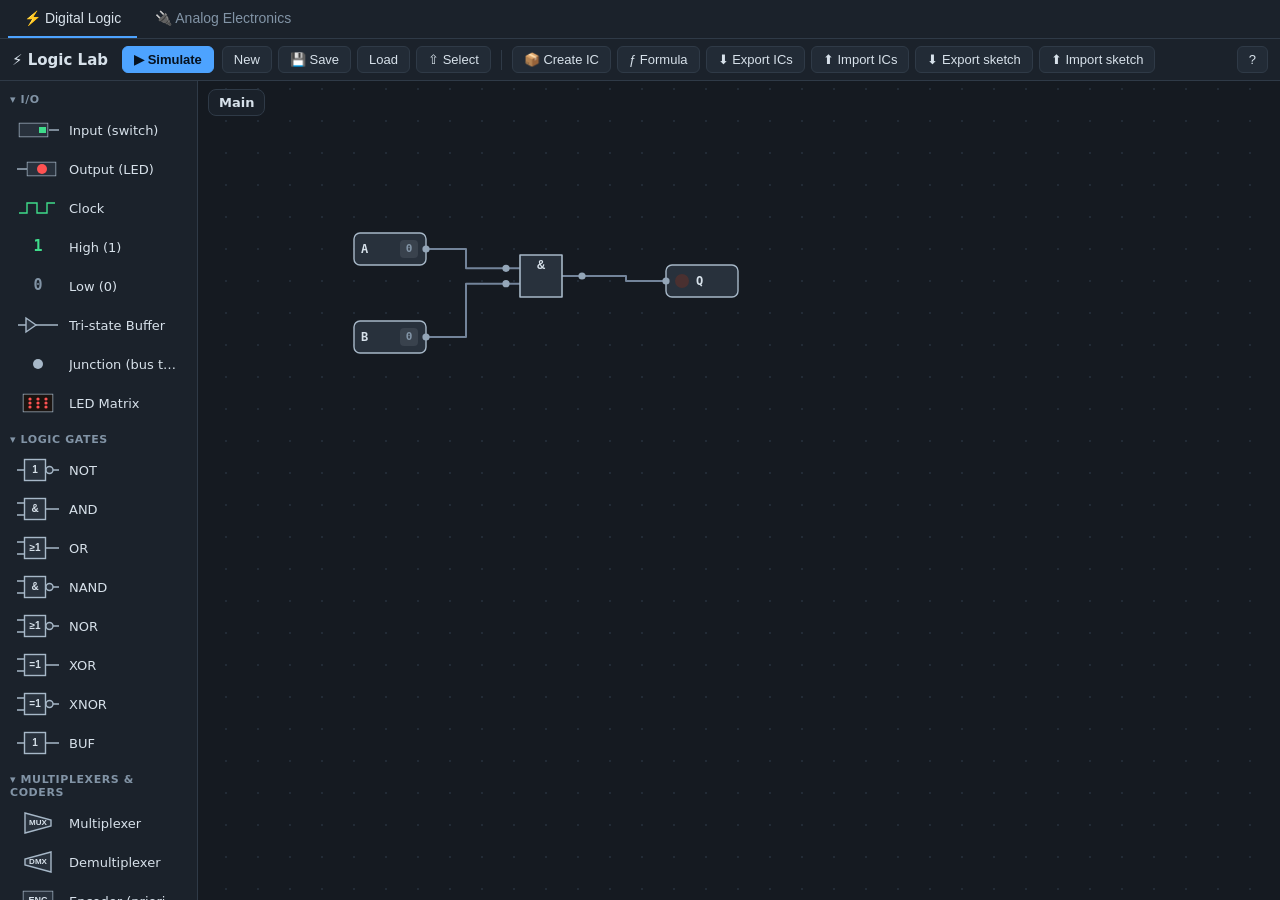
==== commit 530201dc: "sketch export, import" ====
--- a/index.html
+++ b/index.html
@@ -35,9 +35,12 @@
     <span class="sep"></span>
     <button id="makeICBtn" title="Turn the current worksheet into a reusable component">📦 Create IC</button>
     <button id="formulaBtn" title="Type a boolean algebra formula and build it as a gate circuit">ƒ Formula</button>
-    <button id="exportBtn" title="Export all custom components as a JSON file">⬇ Export</button>
-    <button id="importBtn" title="Import custom components from a JSON file">⬆ Import</button>
+    <button id="exportBtn" title="Export all custom components (ICs) as a JSON file">⬇ Export ICs</button>
+    <button id="importBtn" title="Import custom components (ICs) from a JSON file">⬆ Import ICs</button>
     <input type="file" id="importFile" accept=".json,application/json" hidden>
+    <button id="exportSketchBtn" title="Export the current worksheet as a JSON file (parts, wires and any components it uses)">⬇ Export sketch</button>
+    <button id="importSketchBtn" title="Load a worksheet from a JSON file, replacing the current one">⬆ Import sketch</button>
+    <input type="file" id="importSketchFile" accept=".json,application/json" hidden>
   </div>
 
   <div class="group hidden" id="simTools">
@@ -139,7 +142,7 @@
           <li>Your chips appear under <b>My Components</b> — drag them out like any other part, and use them inside new chips.</li>
           <li><b>Double-click a chip</b> to look inside it (read-only). In <b>edit</b> mode it opens in place (use the breadcrumb bar to go back).</li>
           <li><b>Side-by-side inspector (sim mode):</b> drag the handle on the left edge of the worksheet to pull out a second canvas like a curtain. Double-click any chip while simulating to show its insides there — so you watch the inside and the outside live at the same time. The inspector pans (drag), zooms (wheel), drills deeper (double-click a nested chip), and you can toggle its inputs by clicking them. Drag the divider to resize, double-click it (or press <kbd>Esc</kbd>) to close.</li>
-          <li><b>⬇ / ✕</b> on a custom component exports / deletes it. Use toolbar Export/Import to move components between sessions as JSON files.</li>
+          <li><b>⬇ / ✕</b> on a custom component exports / deletes it. Use toolbar <b>Export/Import ICs</b> to move components between sessions as JSON files, or <b>Export/Import sketch</b> to save and reload the whole worksheet (it bundles any components it uses).</li>
         </ul>
         <h3>Simulating</h3>
         <ul>
@@ -173,6 +176,7 @@
       <button id="anUndoBtn" title="Undo (Ctrl+Z)" disabled>↩ Undo</button>
       <button id="anRedoBtn" title="Redo (Ctrl+Y)" disabled>↪ Redo</button>
       <button id="anRunBtn" class="hidden" title="Run / pause time">⏸ Pause</button>
+      <button id="anFlowBtn" class="active" title="Hide the current-flow animation">◦◦ Flow</button>
       <span id="anTime" class="an-status hidden"></span>
     </div>
     <span id="anStatus" class="an-status"></span>
--- a/style.css
+++ b/style.css
@@ -565,11 +565,14 @@
 .an-status.err { color: var(--warn); }
 
 #anMain { flex: 1; display: flex; min-height: 0; }
-#anPalette { width: 184px; background: var(--panel); border-right: 1px solid var(--edge); padding: 10px; overflow: auto; flex-shrink: 0; }
+#anPalette { width: 198px; background: var(--panel); border-right: 1px solid var(--edge); padding: 8px; overflow: auto; flex-shrink: 0; }
 #anPalette h3 { margin: 12px 0 8px; font-size: 12px; text-transform: uppercase; letter-spacing: .5px; color: var(--dim); }
 #anPalette h3:first-child { margin-top: 0; }
 /* touch-action: a sideways drag pulls the part out, a vertical one scrolls */
-.an-part { display: block; width: 100%; text-align: left; margin-bottom: 6px; background: var(--panel2); color: var(--text); border: 1px solid var(--edge); padding: 8px 10px; border-radius: 6px; cursor: grab; font-size: 13px; touch-action: pan-y; }
+/* tiles carry the part's schematic symbol next to its name (Analog.paintSymbol) */
+.an-part { display: flex; align-items: center; gap: 8px; width: 100%; text-align: left; margin-bottom: 5px; background: var(--panel2); color: var(--text); border: 1px solid var(--edge); padding: 4px 6px; border-radius: 6px; cursor: grab; font-size: 13px; touch-action: pan-y; }
+.an-part canvas { flex-shrink: 0; border-radius: 3px; background: #182130; }
+.an-part span { flex: 1; overflow: hidden; text-overflow: ellipsis; white-space: nowrap; }
 .an-part:hover { border-color: var(--accent); }
 .an-part.active { background: #0e3a5f; border-color: var(--accent); color: #fff; }
 .an-hint { color: var(--dim); font-size: 11px; line-height: 1.5; margin-top: 12px; }
